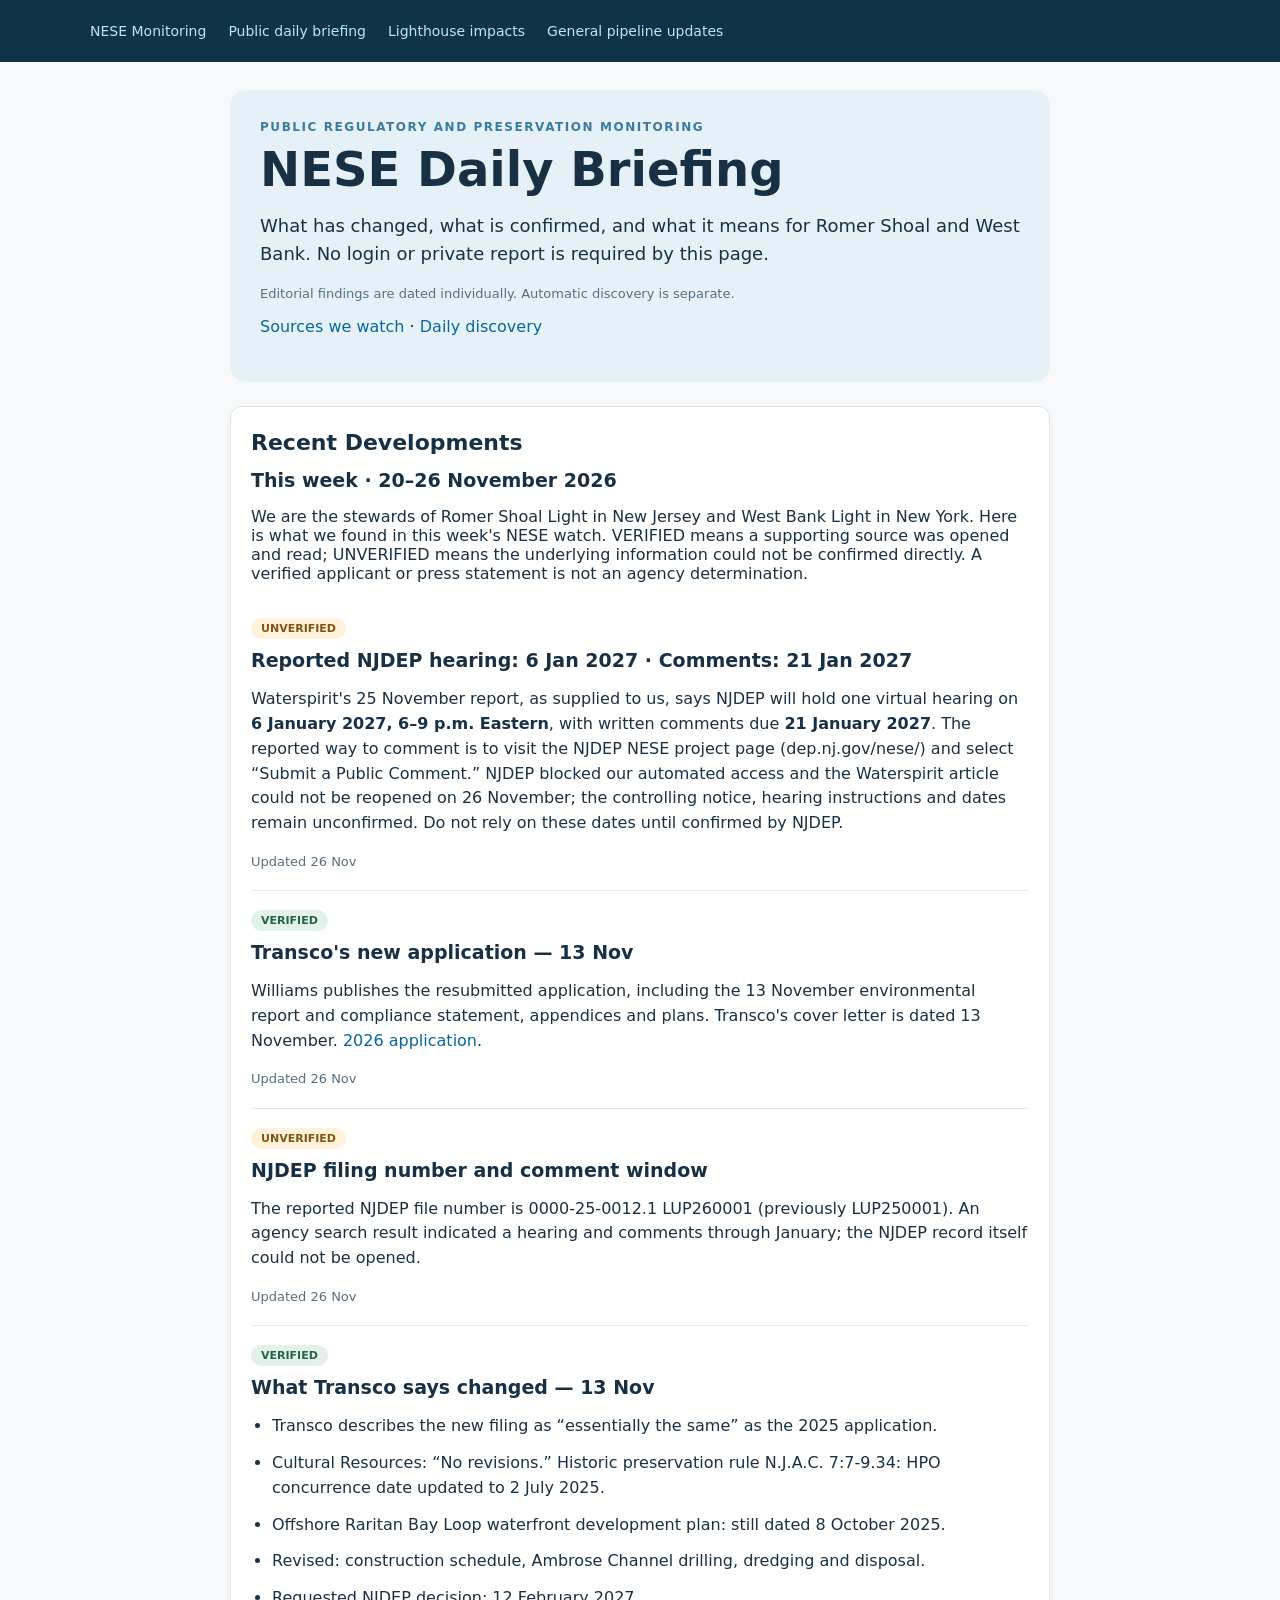
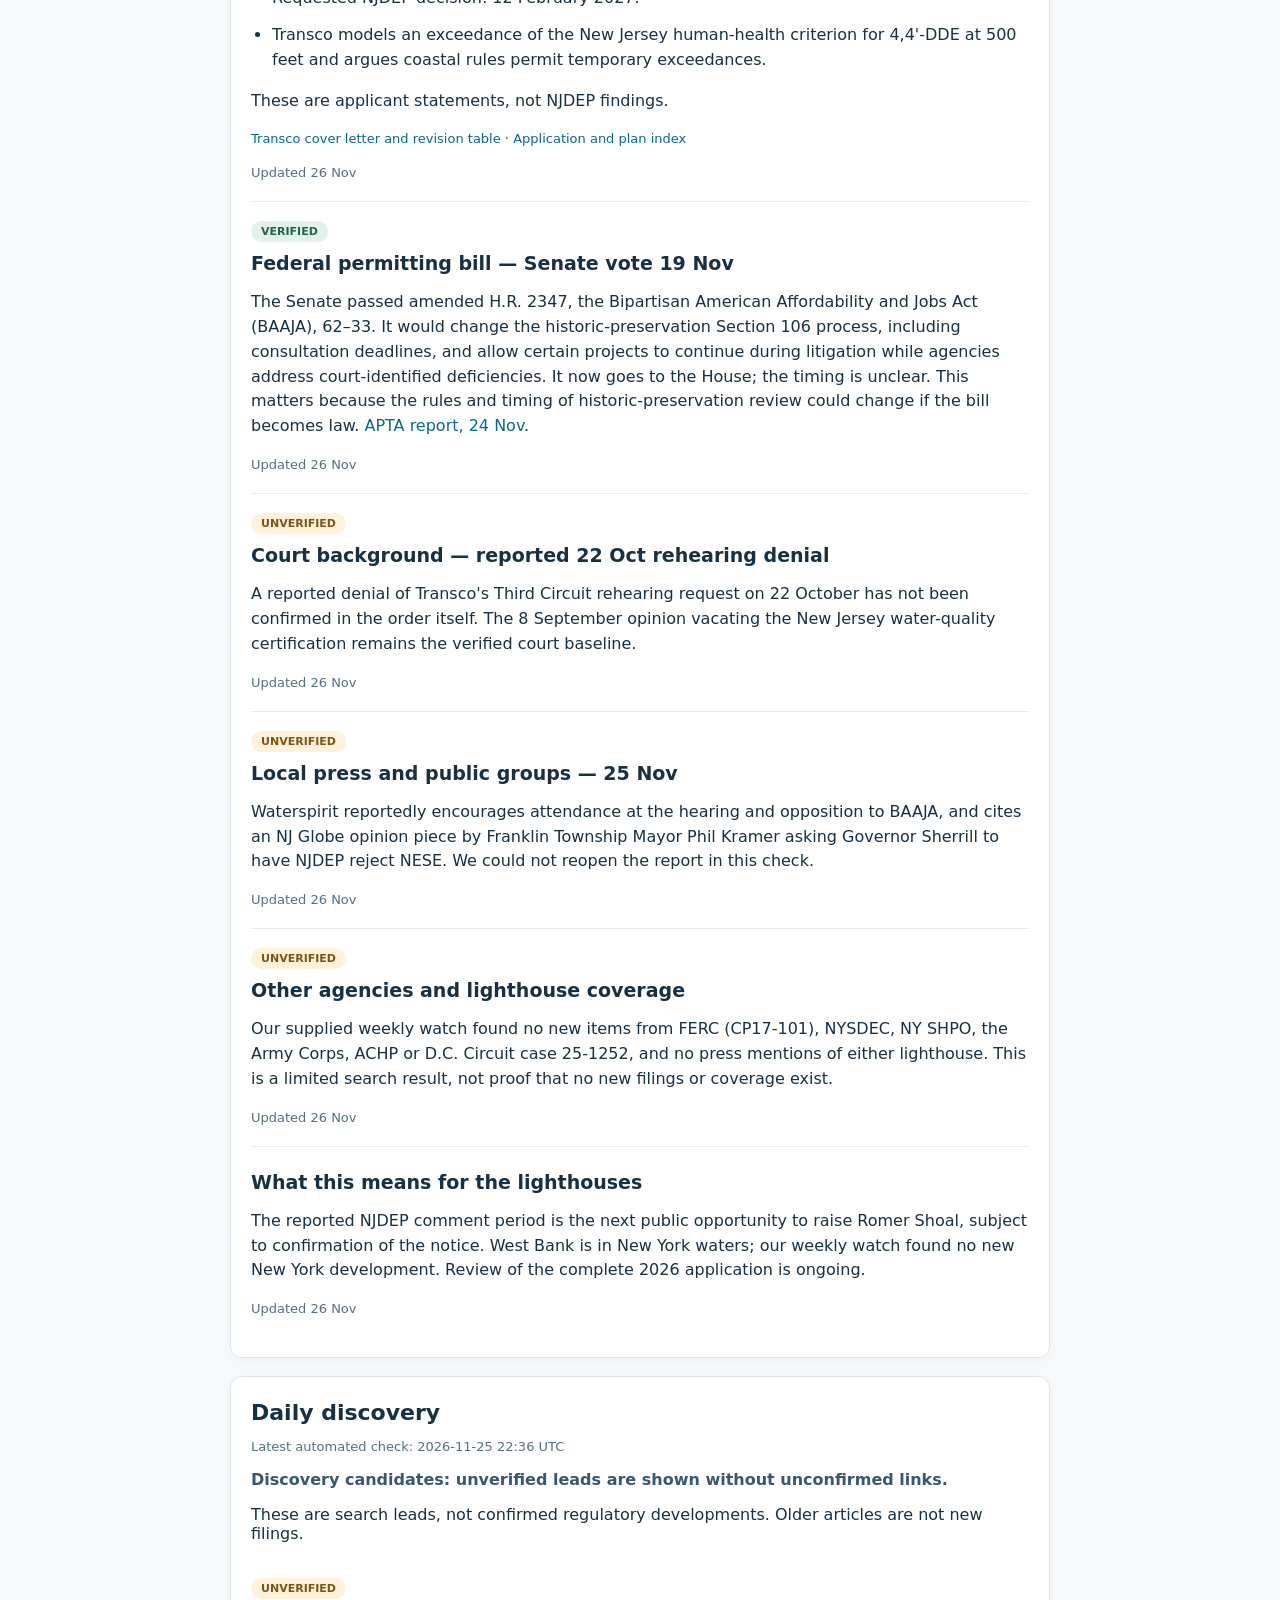
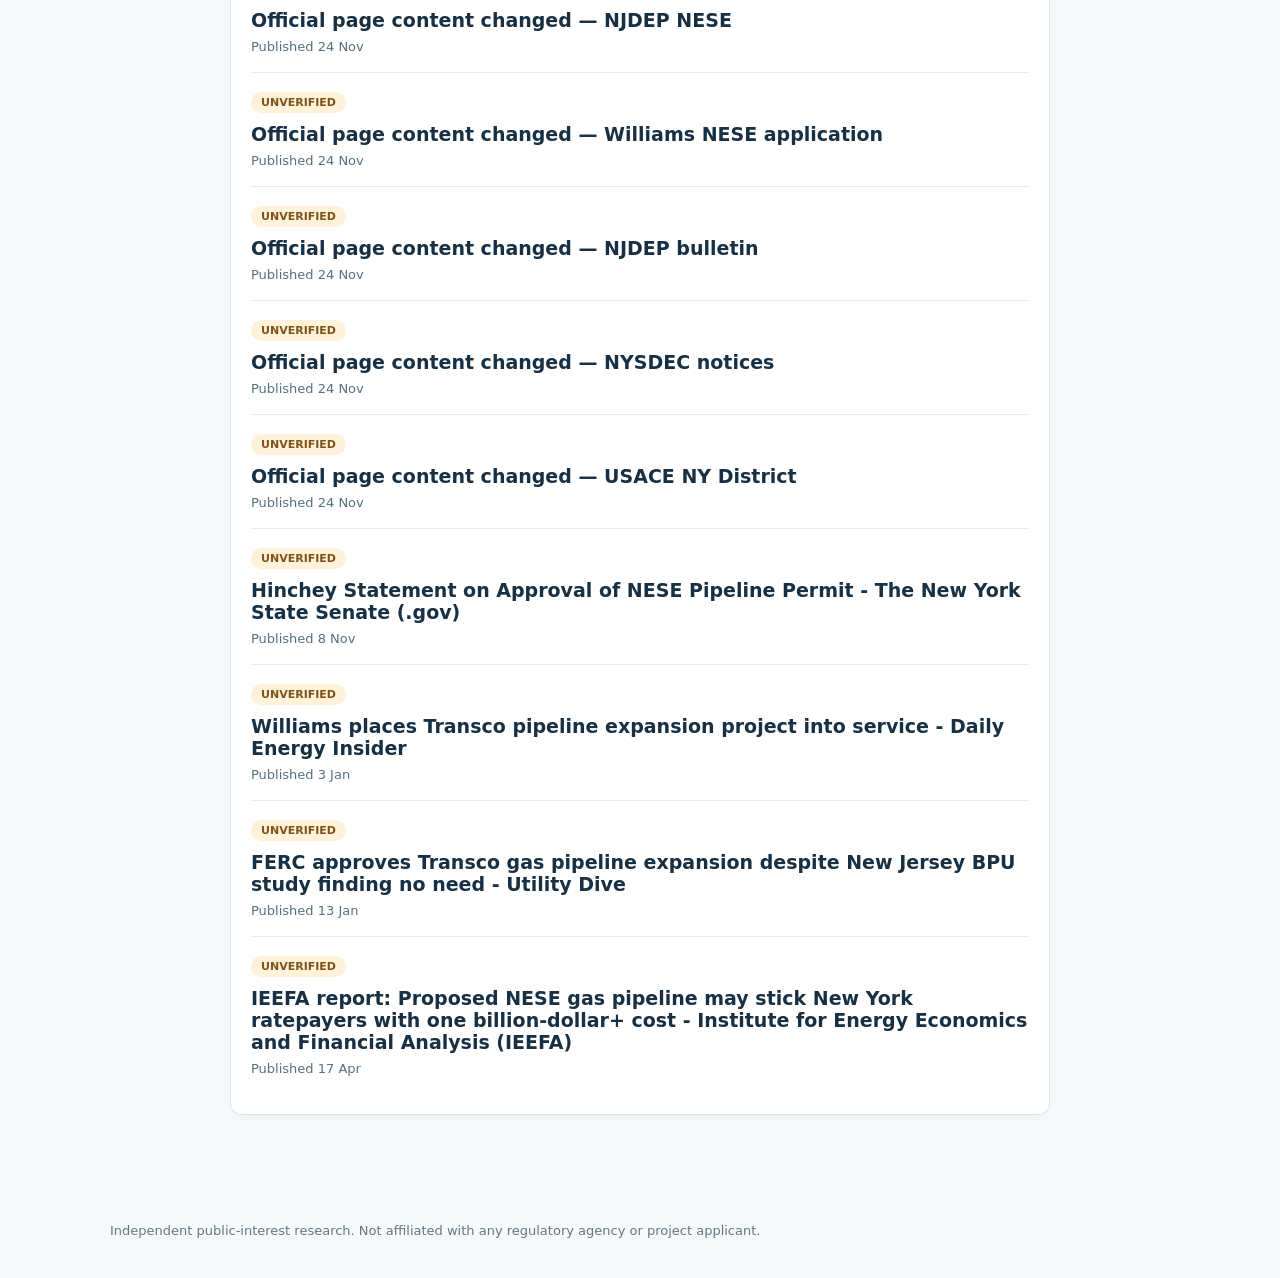
==== briefing/index.html @ d1729598 "Create readable public NESE daily briefing page" ====
<!doctype html><html lang="en"><head><meta charset="utf-8"><meta name="viewport" content="width=device-width,initial-scale=1"><meta name="description" content="Public NESE briefing from the stewards of Romer Shoal and West Bank lighthouses."><title>Public NESE Daily Briefing</title><link rel="stylesheet" href="../assets/style.css"><style>.entry p,.entry li{line-height:1.55}.entry{padding:18px 0}.entry .date{margin:8px 0 0}.briefing-wrap{max-width:860px;margin:auto}.briefing-wrap .hero h1{font-size:clamp(30px,5vw,48px)}.briefing-wrap .tag{display:inline-block;margin-bottom:4px}.briefing-wrap h3{font-size:19px}.briefing-wrap .source{line-height:1.6}</style></head><body><header><nav><a href="../">NESE Monitoring</a><a href="./" aria-current="page">Public daily briefing</a><a href="../lighthouse/">Lighthouse impacts</a><a href="../pipeline/">General pipeline updates</a></nav></header><main class="briefing-wrap"><section class="hero"><div class="eyebrow">Public regulatory and preservation monitoring</div><h1>NESE Daily Briefing</h1><p class="lead">What has changed, what is confirmed, and what it means for Romer Shoal and West Bank. No login or private report is required by this page.</p><p class="date">Editorial findings are dated individually. Automatic discovery is separate.</p><p><a href="../#sources-we-watch">Sources we watch</a> · <a href="#daily-discovery">Daily discovery</a></p></section><div id="editorial-briefing"><section class="card" id="recent-developments"><h2>Recent Developments</h2><h3>This week · 20–26 November 2026</h3><p>We are the stewards of Romer Shoal Light in New Jersey and West Bank Light in New York. Here is what we found in this week's NESE watch. VERIFIED means a supporting source was opened and read; UNVERIFIED means the underlying information could not be confirmed directly. A verified applicant or press statement is not an agency determination.</p><article class="entry"><span class="tag unverified">UNVERIFIED</span><h3>Reported NJDEP hearing: 6 Jan 2027 · Comments: 21 Jan 2027</h3><p>Waterspirit's 25 November report, as supplied to us, says NJDEP will hold one virtual hearing on <strong>6 January 2027, 6–9 p.m. Eastern</strong>, with written comments due <strong>21 January 2027</strong>. The reported way to comment is to visit the NJDEP NESE project page (dep.nj.gov/nese/) and select “Submit a Public Comment.” NJDEP blocked our automated access and the Waterspirit article could not be reopened on 26 November; the controlling notice, hearing instructions and dates remain unconfirmed. Do not rely on these dates until confirmed by NJDEP.</p><p class="date">Updated 26 Nov</p></article><article class="entry"><span class="tag verified">VERIFIED</span><h3>Transco's new application — 13 Nov</h3><p>Williams publishes the resubmitted application, including the 13 November environmental report and compliance statement, appendices and plans. Transco's cover letter is dated 13 November. <a href="https://www.williams.com/nese-njdep-application/" target="_blank" rel="noopener">2026 application</a>.</p><p class="date">Updated 26 Nov</p></article><article class="entry"><span class="tag unverified">UNVERIFIED</span><h3>NJDEP filing number and comment window</h3><p>The reported NJDEP file number is 0000-25-0012.1 LUP260001 (previously LUP250001). An agency search result indicated a hearing and comments through January; the NJDEP record itself could not be opened.</p><p class="date">Updated 26 Nov</p></article><article class="entry"><span class="tag verified">VERIFIED</span><h3>What Transco says changed — 13 Nov</h3><ul class="bullets"><li>Transco describes the new filing as “essentially the same” as the 2025 application.</li><li>Cultural Resources: “No revisions.” Historic preservation rule N.J.A.C. 7:7-9.34: HPO concurrence date updated to 2 July 2025.</li><li>Offshore Raritan Bay Loop waterfront development plan: still dated 8 October 2025.</li><li>Revised: construction schedule, Ambrose Channel drilling, dredging and disposal.</li><li>Requested NJDEP decision: 12 February 2027.</li><li>Transco models an exceedance of the New Jersey human-health criterion for 4,4'-DDE at 500 feet and argues coastal rules permit temporary exceedances.</li></ul><p>These are applicant statements, not NJDEP findings.</p><p class="source"><a href="https://www.williams.com/wp-content/uploads/sites/14/2026/11/NESE-2-NJDEP_Transmittal-letter-Summary_11.12.2026.pdf" target="_blank" rel="noopener">Transco cover letter and revision table</a> · <a href="https://www.williams.com/nese-njdep-application/" target="_blank" rel="noopener">Application and plan index</a></p><p class="date">Updated 26 Nov</p></article><article class="entry"><span class="tag verified">VERIFIED</span><h3>Federal permitting bill — Senate vote 19 Nov</h3><p>The Senate passed amended H.R. 2347, the Bipartisan American Affordability and Jobs Act (BAAJA), 62–33. It would change the historic-preservation Section 106 process, including consultation deadlines, and allow certain projects to continue during litigation while agencies address court-identified deficiencies. It now goes to the House; the timing is unclear. This matters because the rules and timing of historic-preservation review could change if the bill becomes law. <a href="https://aptapassengertransport.com/senate-passes-bipartisan-permitting-reform-bill-to-accelerate-federal-environmental-review/" target="_blank" rel="noopener">APTA report, 24 Nov</a>.</p><p class="date">Updated 26 Nov</p></article><article class="entry"><span class="tag unverified">UNVERIFIED</span><h3>Court background — reported 22 Oct rehearing denial</h3><p>A reported denial of Transco's Third Circuit rehearing request on 22 October has not been confirmed in the order itself. The 8 September opinion vacating the New Jersey water-quality certification remains the verified court baseline.</p><p class="date">Updated 26 Nov</p></article><article class="entry"><span class="tag unverified">UNVERIFIED</span><h3>Local press and public groups — 25 Nov</h3><p>Waterspirit reportedly encourages attendance at the hearing and opposition to BAAJA, and cites an NJ Globe opinion piece by Franklin Township Mayor Phil Kramer asking Governor Sherrill to have NJDEP reject NESE. We could not reopen the report in this check.</p><p class="date">Updated 26 Nov</p></article><article class="entry"><span class="tag unverified">UNVERIFIED</span><h3>Other agencies and lighthouse coverage</h3><p>Our supplied weekly watch found no new items from FERC (CP17-101), NYSDEC, NY SHPO, the Army Corps, ACHP or D.C. Circuit case 25-1252, and no press mentions of either lighthouse. This is a limited search result, not proof that no new filings or coverage exist.</p><p class="date">Updated 26 Nov</p></article><article class="entry"><h3>What this means for the lighthouses</h3><p>The reported NJDEP comment period is the next public opportunity to raise Romer Shoal, subject to confirmation of the notice. West Bank is in New York waters; our weekly watch found no new New York development. Review of the complete 2026 application is ongoing.</p><p class="date">Updated 26 Nov</p></article></section></div><section class="card" id="daily-discovery"><h2>Daily discovery</h2><p class="date">Latest automated check: <span id="refresh-date">not yet available</span></p><p id="discovery-status" class="status">Loading discovery results…</p><p>These are search leads, not confirmed regulatory developments. Older articles are not new filings.</p><div id="discovery-feed"></div></section></main><footer>Independent public-interest research. Not affiliated with any regulatory agency or project applicant.</footer><script src="../assets/site.js"></script></body></html>
---- assets/style.css ----
:root{font-family:Inter,system-ui,-apple-system,sans-serif;background:#f6f8fa;color:#183044;font-synthesis:none}*{box-sizing:border-box}body{margin:0}a{color:#07669d;text-decoration:none}a:hover{text-decoration:underline}header{background:#103349;color:white;padding:23px max(24px,calc((100vw - 1100px)/2))}header a{color:#b8e5ff}nav{display:flex;gap:22px;flex-wrap:wrap;font-size:14px}main{max-width:1100px;margin:auto;padding:28px 20px 90px}.eyebrow{text-transform:uppercase;letter-spacing:.13em;font-size:12px;font-weight:700;color:#3b7b9c}.hero{background:#e6f1f7;border-radius:16px;padding:30px;margin-bottom:24px}.hero h1{font-size:clamp(32px,5vw,54px);line-height:1.05;margin:10px 0}.lead{font-size:18px;line-height:1.55;max-width:850px}.grid{display:grid;grid-template-columns:2fr 1fr;gap:24px}.card{background:white;border:1px solid #dce5ea;border-radius:12px;padding:20px;margin-bottom:18px;box-shadow:0 2px 8px #10334908}h2{font-size:22px;margin:3px 0 14px}h3{margin:14px 0 8px;font-size:16px}.bullets{padding-left:21px}.bullets li{margin:12px 0;line-height:1.5}.tag{font-size:11px;border-radius:20px;padding:4px 10px;font-weight:700;text-transform:uppercase;white-space:nowrap}.verified{background:#e2f2e9;color:#266345}.unverified{background:#fff2da;color:#805317}.date{color:#537083;font-size:13px}.source{font-size:13px;margin-top:6px;word-break:break-word}.entry{border-top:1px solid #e3e9ef;padding:14px 0}.entry:first-of-type{border-top:0}.entry h3{margin:6px 0}.status{font-weight:600;color:#375870}.muted{color:#60798b}.two{display:grid;grid-template-columns:1fr 1fr;gap:20px}footer{max-width:1100px;margin:0 auto 40px;padding:0 20px;color:#617786;font-size:13px}@media(max-width:750px){.grid,.two{grid-template-columns:1fr}header{padding:20px}.hero{padding:22px}}
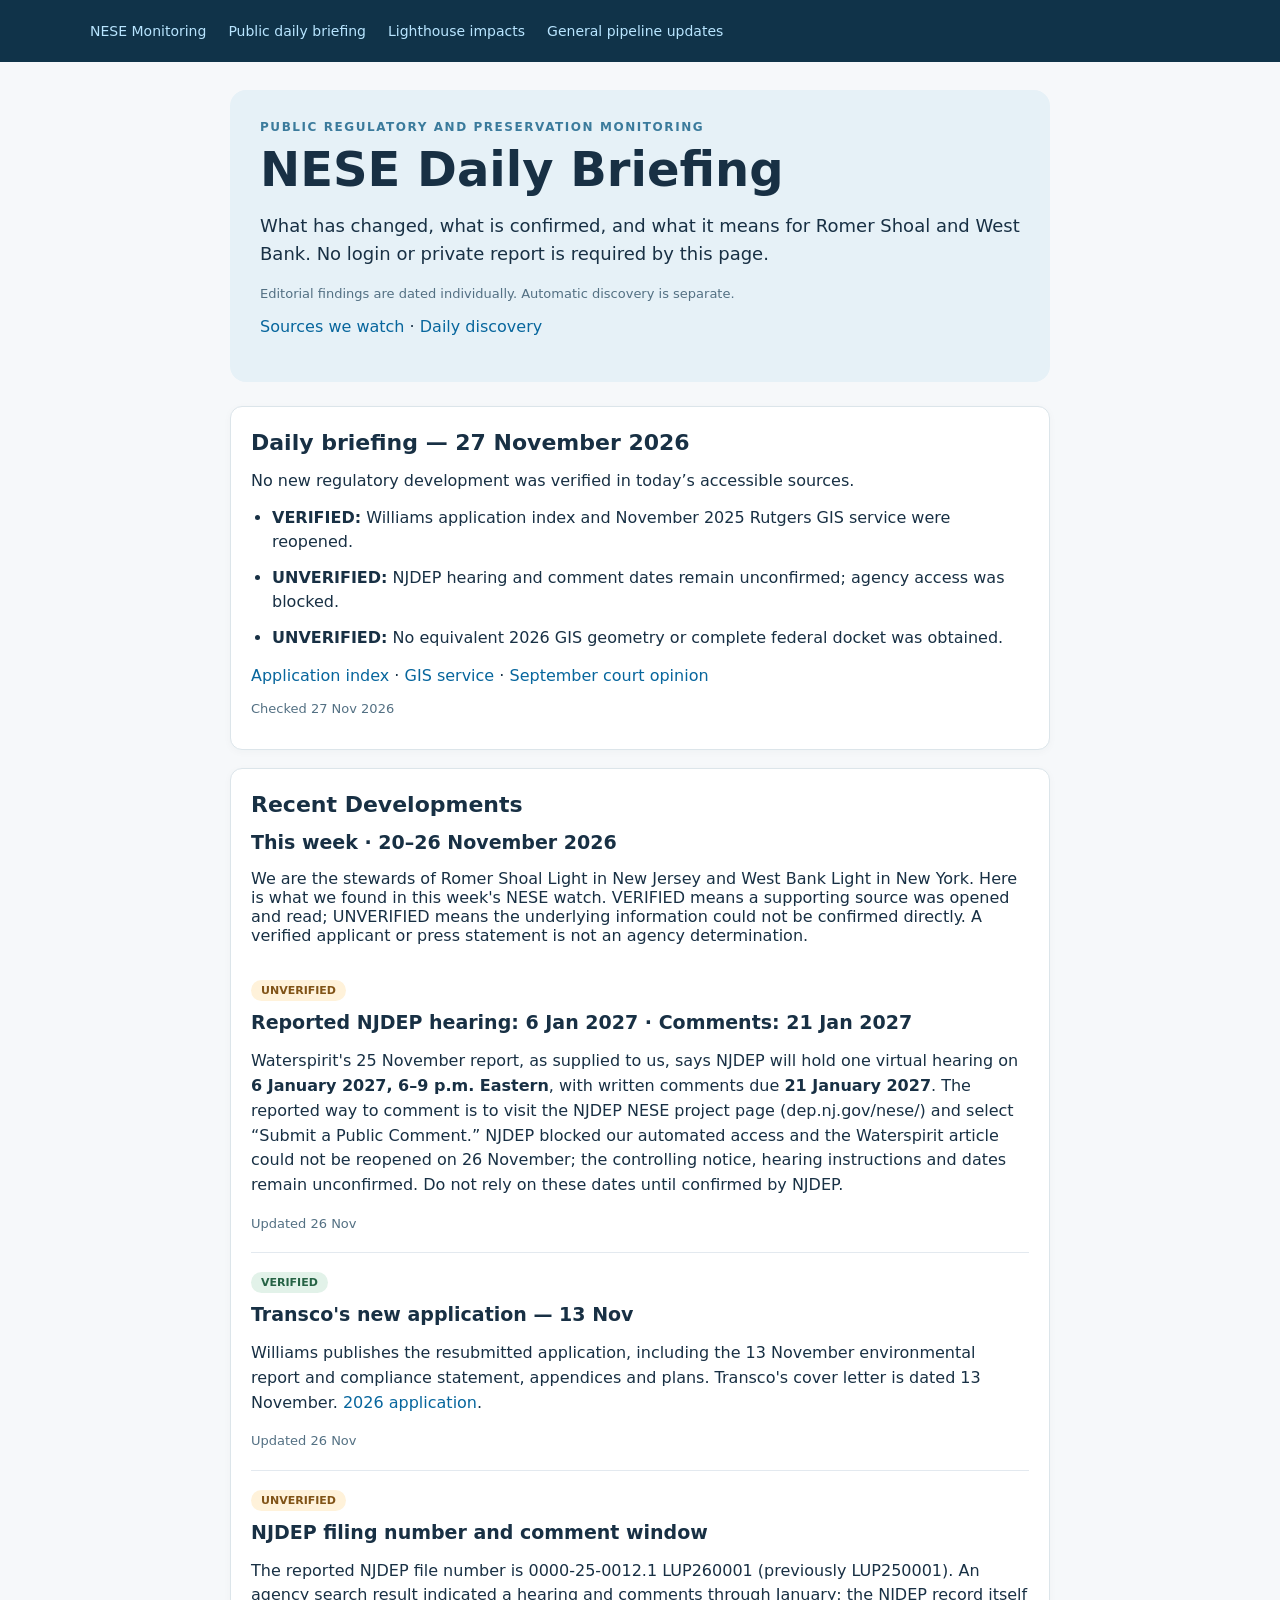
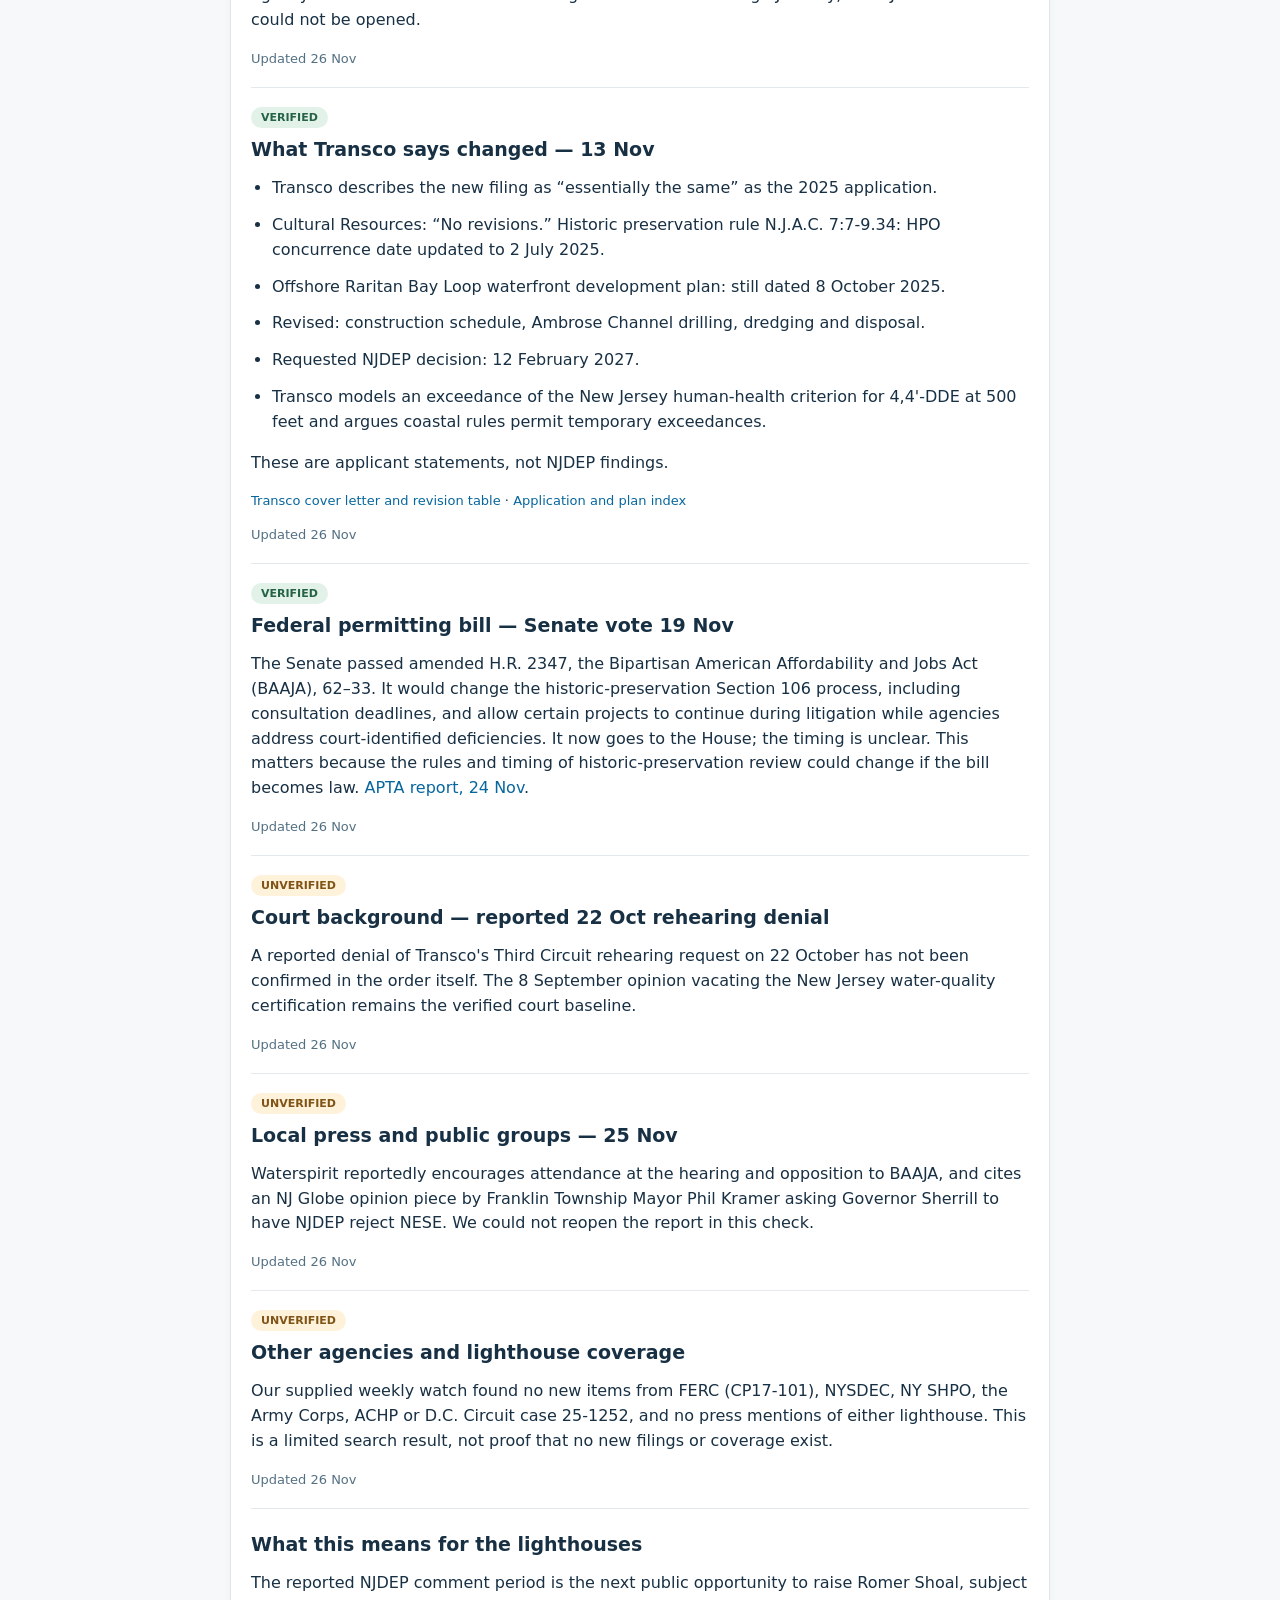
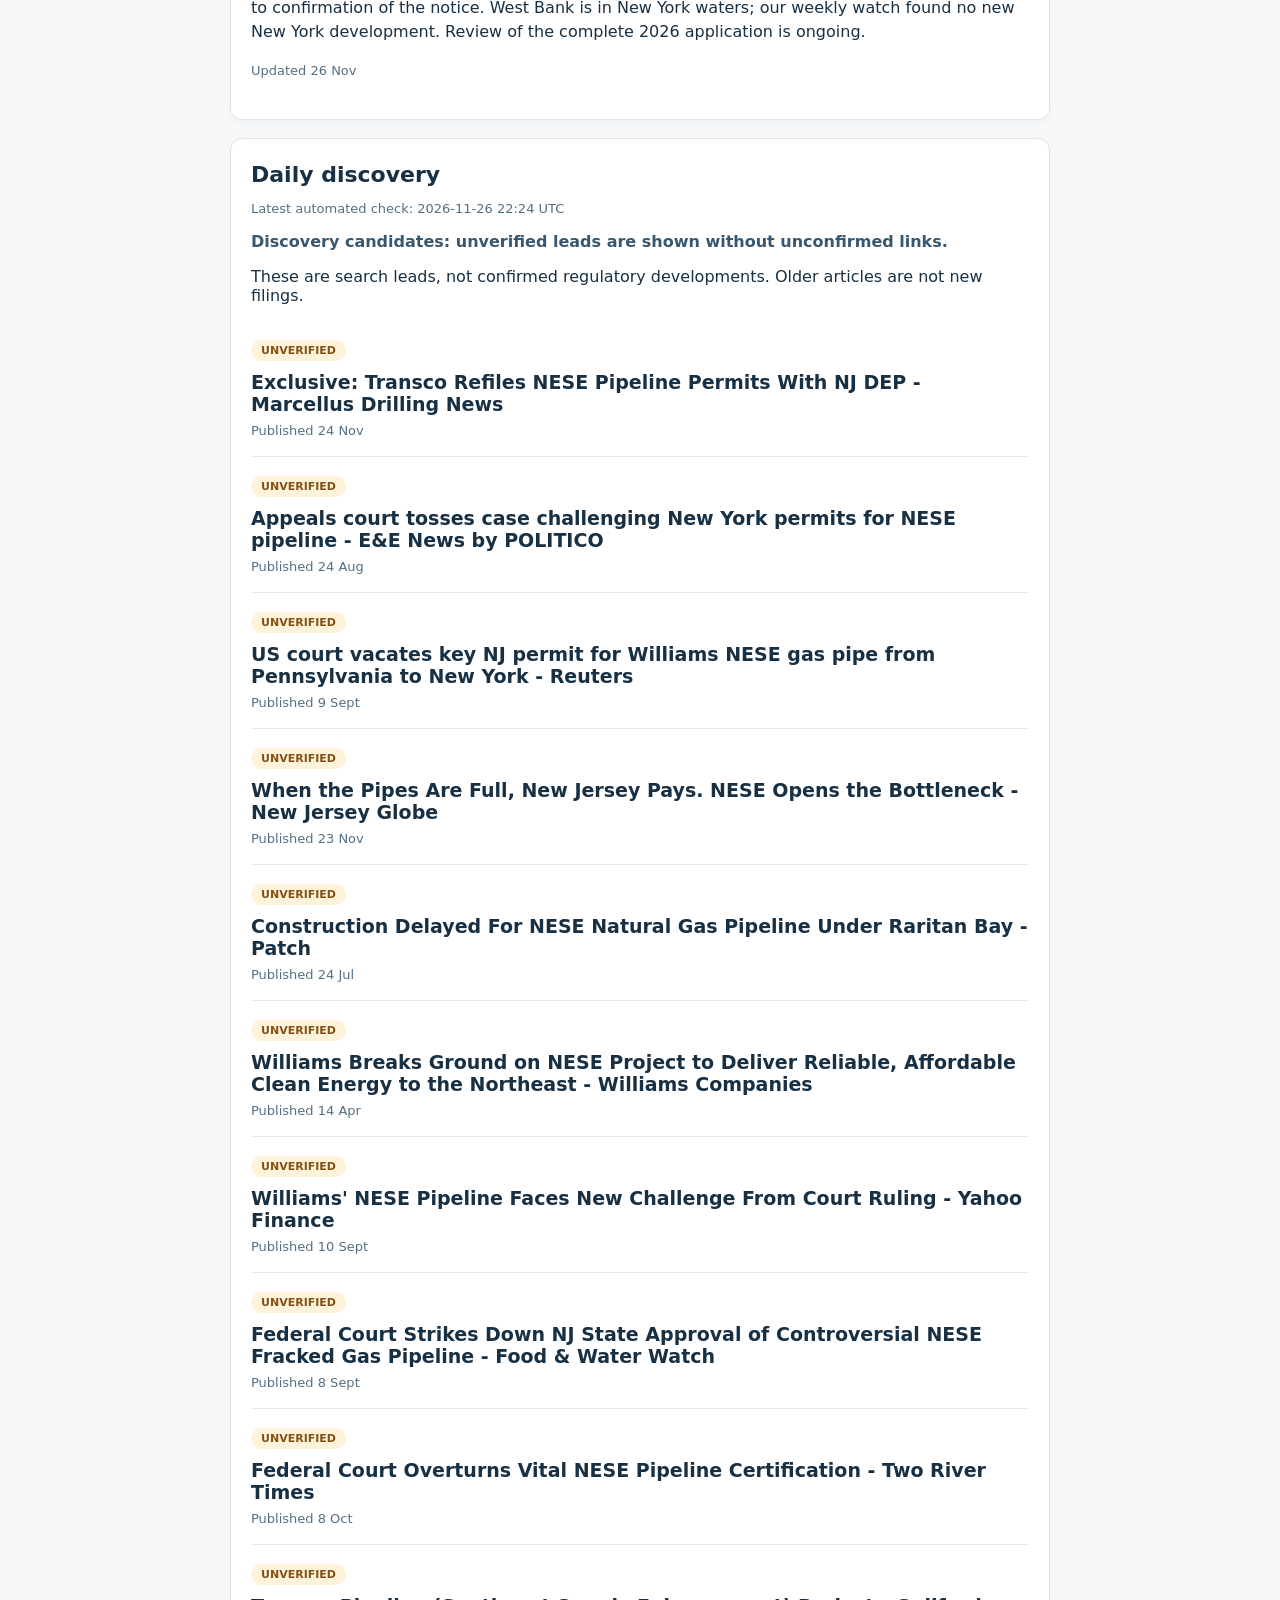
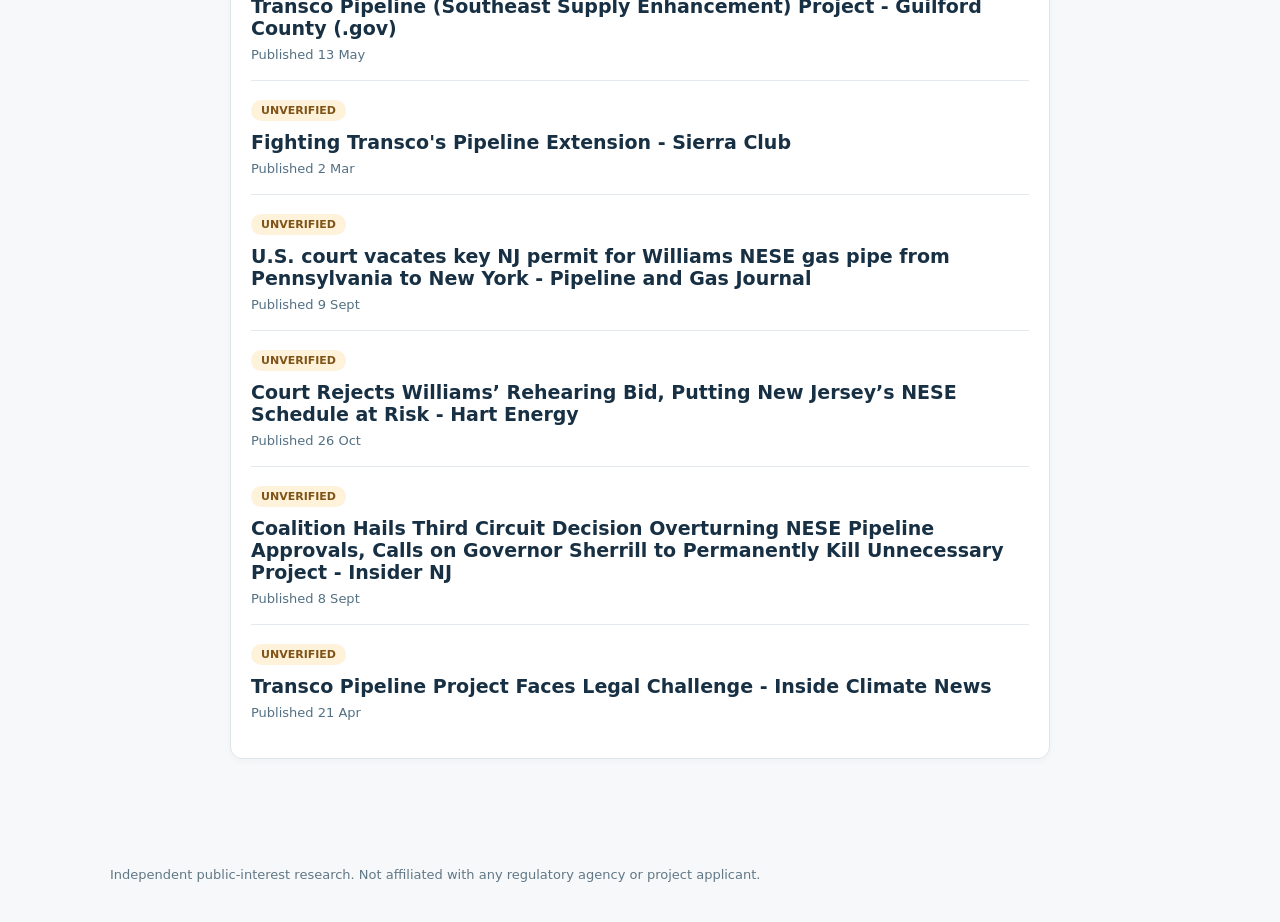
==== commit 9d660a44: "Record reviewed NESE sources and daily briefing for 27 Nov 2026" ====
--- a/briefing/index.html
+++ b/briefing/index.html
@@ -1 +1 @@
-<!doctype html><html lang="en"><head><meta charset="utf-8"><meta name="viewport" content="width=device-width,initial-scale=1"><meta name="description" content="Public NESE briefing from the stewards of Romer Shoal and West Bank lighthouses."><title>Public NESE Daily Briefing</title><link rel="stylesheet" href="../assets/style.css"><style>.entry p,.entry li{line-height:1.55}.entry{padding:18px 0}.entry .date{margin:8px 0 0}.briefing-wrap{max-width:860px;margin:auto}.briefing-wrap .hero h1{font-size:clamp(30px,5vw,48px)}.briefing-wrap .tag{display:inline-block;margin-bottom:4px}.briefing-wrap h3{font-size:19px}.briefing-wrap .source{line-height:1.6}</style></head><body><header><nav><a href="../">NESE Monitoring</a><a href="./" aria-current="page">Public daily briefing</a><a href="../lighthouse/">Lighthouse impacts</a><a href="../pipeline/">General pipeline updates</a></nav></header><main class="briefing-wrap"><section class="hero"><div class="eyebrow">Public regulatory and preservation monitoring</div><h1>NESE Daily Briefing</h1><p class="lead">What has changed, what is confirmed, and what it means for Romer Shoal and West Bank. No login or private report is required by this page.</p><p class="date">Editorial findings are dated individually. Automatic discovery is separate.</p><p><a href="../#sources-we-watch">Sources we watch</a> · <a href="#daily-discovery">Daily discovery</a></p></section><div id="editorial-briefing"><section class="card" id="recent-developments"><h2>Recent Developments</h2><h3>This week · 20–26 November 2026</h3><p>We are the stewards of Romer Shoal Light in New Jersey and West Bank Light in New York. Here is what we found in this week's NESE watch. VERIFIED means a supporting source was opened and read; UNVERIFIED means the underlying information could not be confirmed directly. A verified applicant or press statement is not an agency determination.</p><article class="entry"><span class="tag unverified">UNVERIFIED</span><h3>Reported NJDEP hearing: 6 Jan 2027 · Comments: 21 Jan 2027</h3><p>Waterspirit's 25 November report, as supplied to us, says NJDEP will hold one virtual hearing on <strong>6 January 2027, 6–9 p.m. Eastern</strong>, with written comments due <strong>21 January 2027</strong>. The reported way to comment is to visit the NJDEP NESE project page (dep.nj.gov/nese/) and select “Submit a Public Comment.” NJDEP blocked our automated access and the Waterspirit article could not be reopened on 26 November; the controlling notice, hearing instructions and dates remain unconfirmed. Do not rely on these dates until confirmed by NJDEP.</p><p class="date">Updated 26 Nov</p></article><article class="entry"><span class="tag verified">VERIFIED</span><h3>Transco's new application — 13 Nov</h3><p>Williams publishes the resubmitted application, including the 13 November environmental report and compliance statement, appendices and plans. Transco's cover letter is dated 13 November. <a href="https://www.williams.com/nese-njdep-application/" target="_blank" rel="noopener">2026 application</a>.</p><p class="date">Updated 26 Nov</p></article><article class="entry"><span class="tag unverified">UNVERIFIED</span><h3>NJDEP filing number and comment window</h3><p>The reported NJDEP file number is 0000-25-0012.1 LUP260001 (previously LUP250001). An agency search result indicated a hearing and comments through January; the NJDEP record itself could not be opened.</p><p class="date">Updated 26 Nov</p></article><article class="entry"><span class="tag verified">VERIFIED</span><h3>What Transco says changed — 13 Nov</h3><ul class="bullets"><li>Transco describes the new filing as “essentially the same” as the 2025 application.</li><li>Cultural Resources: “No revisions.” Historic preservation rule N.J.A.C. 7:7-9.34: HPO concurrence date updated to 2 July 2025.</li><li>Offshore Raritan Bay Loop waterfront development plan: still dated 8 October 2025.</li><li>Revised: construction schedule, Ambrose Channel drilling, dredging and disposal.</li><li>Requested NJDEP decision: 12 February 2027.</li><li>Transco models an exceedance of the New Jersey human-health criterion for 4,4'-DDE at 500 feet and argues coastal rules permit temporary exceedances.</li></ul><p>These are applicant statements, not NJDEP findings.</p><p class="source"><a href="https://www.williams.com/wp-content/uploads/sites/14/2026/11/NESE-2-NJDEP_Transmittal-letter-Summary_11.12.2026.pdf" target="_blank" rel="noopener">Transco cover letter and revision table</a> · <a href="https://www.williams.com/nese-njdep-application/" target="_blank" rel="noopener">Application and plan index</a></p><p class="date">Updated 26 Nov</p></article><article class="entry"><span class="tag verified">VERIFIED</span><h3>Federal permitting bill — Senate vote 19 Nov</h3><p>The Senate passed amended H.R. 2347, the Bipartisan American Affordability and Jobs Act (BAAJA), 62–33. It would change the historic-preservation Section 106 process, including consultation deadlines, and allow certain projects to continue during litigation while agencies address court-identified deficiencies. It now goes to the House; the timing is unclear. This matters because the rules and timing of historic-preservation review could change if the bill becomes law. <a href="https://aptapassengertransport.com/senate-passes-bipartisan-permitting-reform-bill-to-accelerate-federal-environmental-review/" target="_blank" rel="noopener">APTA report, 24 Nov</a>.</p><p class="date">Updated 26 Nov</p></article><article class="entry"><span class="tag unverified">UNVERIFIED</span><h3>Court background — reported 22 Oct rehearing denial</h3><p>A reported denial of Transco's Third Circuit rehearing request on 22 October has not been confirmed in the order itself. The 8 September opinion vacating the New Jersey water-quality certification remains the verified court baseline.</p><p class="date">Updated 26 Nov</p></article><article class="entry"><span class="tag unverified">UNVERIFIED</span><h3>Local press and public groups — 25 Nov</h3><p>Waterspirit reportedly encourages attendance at the hearing and opposition to BAAJA, and cites an NJ Globe opinion piece by Franklin Township Mayor Phil Kramer asking Governor Sherrill to have NJDEP reject NESE. We could not reopen the report in this check.</p><p class="date">Updated 26 Nov</p></article><article class="entry"><span class="tag unverified">UNVERIFIED</span><h3>Other agencies and lighthouse coverage</h3><p>Our supplied weekly watch found no new items from FERC (CP17-101), NYSDEC, NY SHPO, the Army Corps, ACHP or D.C. Circuit case 25-1252, and no press mentions of either lighthouse. This is a limited search result, not proof that no new filings or coverage exist.</p><p class="date">Updated 26 Nov</p></article><article class="entry"><h3>What this means for the lighthouses</h3><p>The reported NJDEP comment period is the next public opportunity to raise Romer Shoal, subject to confirmation of the notice. West Bank is in New York waters; our weekly watch found no new New York development. Review of the complete 2026 application is ongoing.</p><p class="date">Updated 26 Nov</p></article></section></div><section class="card" id="daily-discovery"><h2>Daily discovery</h2><p class="date">Latest automated check: <span id="refresh-date">not yet available</span></p><p id="discovery-status" class="status">Loading discovery results…</p><p>These are search leads, not confirmed regulatory developments. Older articles are not new filings.</p><div id="discovery-feed"></div></section></main><footer>Independent public-interest research. Not affiliated with any regulatory agency or project applicant.</footer><script src="../assets/site.js"></script></body></html>+<!doctype html><html lang="en"><head><meta charset="utf-8"><meta name="viewport" content="width=device-width,initial-scale=1"><meta name="description" content="Public NESE briefing from the stewards of Romer Shoal and West Bank lighthouses."><title>Public NESE Daily Briefing</title><link rel="stylesheet" href="../assets/style.css"><style>.entry p,.entry li{line-height:1.55}.entry{padding:18px 0}.entry .date{margin:8px 0 0}.briefing-wrap{max-width:860px;margin:auto}.briefing-wrap .hero h1{font-size:clamp(30px,5vw,48px)}.briefing-wrap .tag{display:inline-block;margin-bottom:4px}.briefing-wrap h3{font-size:19px}.briefing-wrap .source{line-height:1.6}</style></head><body><header><nav><a href="../">NESE Monitoring</a><a href="./" aria-current="page">Public daily briefing</a><a href="../lighthouse/">Lighthouse impacts</a><a href="../pipeline/">General pipeline updates</a></nav></header><main class="briefing-wrap"><section class="hero"><div class="eyebrow">Public regulatory and preservation monitoring</div><h1>NESE Daily Briefing</h1><p class="lead">What has changed, what is confirmed, and what it means for Romer Shoal and West Bank. No login or private report is required by this page.</p><p class="date">Editorial findings are dated individually. Automatic discovery is separate.</p><p><a href="../#sources-we-watch">Sources we watch</a> · <a href="#daily-discovery">Daily discovery</a></p></section><section class="card" id="daily-editorial-2026-11-27"><h2>Daily briefing — 27 November 2026</h2><p>No new regulatory development was verified in today’s accessible sources.</p><ul class="bullets"><li><strong>VERIFIED:</strong> Williams application index and November 2025 Rutgers GIS service were reopened.</li><li><strong>UNVERIFIED:</strong> NJDEP hearing and comment dates remain unconfirmed; agency access was blocked.</li><li><strong>UNVERIFIED:</strong> No equivalent 2026 GIS geometry or complete federal docket was obtained.</li></ul><p><a href="https://www.williams.com/nese-njdep-application/">Application index</a> · <a href="https://oceandata.rad.rutgers.edu/arcgis/rest/services/Maritime/NJDEP_NJ_NESEProject_11_2025/MapServer">GIS service</a> · <a href="https://www2.ca3.uscourts.gov/opinarch/261252p.pdf">September court opinion</a></p><p class="date">Checked 27 Nov 2026</p></section><div id="editorial-briefing"><section class="card" id="recent-developments"><h2>Recent Developments</h2><h3>This week · 20–26 November 2026</h3><p>We are the stewards of Romer Shoal Light in New Jersey and West Bank Light in New York. Here is what we found in this week's NESE watch. VERIFIED means a supporting source was opened and read; UNVERIFIED means the underlying information could not be confirmed directly. A verified applicant or press statement is not an agency determination.</p><article class="entry"><span class="tag unverified">UNVERIFIED</span><h3>Reported NJDEP hearing: 6 Jan 2027 · Comments: 21 Jan 2027</h3><p>Waterspirit's 25 November report, as supplied to us, says NJDEP will hold one virtual hearing on <strong>6 January 2027, 6–9 p.m. Eastern</strong>, with written comments due <strong>21 January 2027</strong>. The reported way to comment is to visit the NJDEP NESE project page (dep.nj.gov/nese/) and select “Submit a Public Comment.” NJDEP blocked our automated access and the Waterspirit article could not be reopened on 26 November; the controlling notice, hearing instructions and dates remain unconfirmed. Do not rely on these dates until confirmed by NJDEP.</p><p class="date">Updated 26 Nov</p></article><article class="entry"><span class="tag verified">VERIFIED</span><h3>Transco's new application — 13 Nov</h3><p>Williams publishes the resubmitted application, including the 13 November environmental report and compliance statement, appendices and plans. Transco's cover letter is dated 13 November. <a href="https://www.williams.com/nese-njdep-application/" target="_blank" rel="noopener">2026 application</a>.</p><p class="date">Updated 26 Nov</p></article><article class="entry"><span class="tag unverified">UNVERIFIED</span><h3>NJDEP filing number and comment window</h3><p>The reported NJDEP file number is 0000-25-0012.1 LUP260001 (previously LUP250001). An agency search result indicated a hearing and comments through January; the NJDEP record itself could not be opened.</p><p class="date">Updated 26 Nov</p></article><article class="entry"><span class="tag verified">VERIFIED</span><h3>What Transco says changed — 13 Nov</h3><ul class="bullets"><li>Transco describes the new filing as “essentially the same” as the 2025 application.</li><li>Cultural Resources: “No revisions.” Historic preservation rule N.J.A.C. 7:7-9.34: HPO concurrence date updated to 2 July 2025.</li><li>Offshore Raritan Bay Loop waterfront development plan: still dated 8 October 2025.</li><li>Revised: construction schedule, Ambrose Channel drilling, dredging and disposal.</li><li>Requested NJDEP decision: 12 February 2027.</li><li>Transco models an exceedance of the New Jersey human-health criterion for 4,4'-DDE at 500 feet and argues coastal rules permit temporary exceedances.</li></ul><p>These are applicant statements, not NJDEP findings.</p><p class="source"><a href="https://www.williams.com/wp-content/uploads/sites/14/2026/11/NESE-2-NJDEP_Transmittal-letter-Summary_11.12.2026.pdf" target="_blank" rel="noopener">Transco cover letter and revision table</a> · <a href="https://www.williams.com/nese-njdep-application/" target="_blank" rel="noopener">Application and plan index</a></p><p class="date">Updated 26 Nov</p></article><article class="entry"><span class="tag verified">VERIFIED</span><h3>Federal permitting bill — Senate vote 19 Nov</h3><p>The Senate passed amended H.R. 2347, the Bipartisan American Affordability and Jobs Act (BAAJA), 62–33. It would change the historic-preservation Section 106 process, including consultation deadlines, and allow certain projects to continue during litigation while agencies address court-identified deficiencies. It now goes to the House; the timing is unclear. This matters because the rules and timing of historic-preservation review could change if the bill becomes law. <a href="https://aptapassengertransport.com/senate-passes-bipartisan-permitting-reform-bill-to-accelerate-federal-environmental-review/" target="_blank" rel="noopener">APTA report, 24 Nov</a>.</p><p class="date">Updated 26 Nov</p></article><article class="entry"><span class="tag unverified">UNVERIFIED</span><h3>Court background — reported 22 Oct rehearing denial</h3><p>A reported denial of Transco's Third Circuit rehearing request on 22 October has not been confirmed in the order itself. The 8 September opinion vacating the New Jersey water-quality certification remains the verified court baseline.</p><p class="date">Updated 26 Nov</p></article><article class="entry"><span class="tag unverified">UNVERIFIED</span><h3>Local press and public groups — 25 Nov</h3><p>Waterspirit reportedly encourages attendance at the hearing and opposition to BAAJA, and cites an NJ Globe opinion piece by Franklin Township Mayor Phil Kramer asking Governor Sherrill to have NJDEP reject NESE. We could not reopen the report in this check.</p><p class="date">Updated 26 Nov</p></article><article class="entry"><span class="tag unverified">UNVERIFIED</span><h3>Other agencies and lighthouse coverage</h3><p>Our supplied weekly watch found no new items from FERC (CP17-101), NYSDEC, NY SHPO, the Army Corps, ACHP or D.C. Circuit case 25-1252, and no press mentions of either lighthouse. This is a limited search result, not proof that no new filings or coverage exist.</p><p class="date">Updated 26 Nov</p></article><article class="entry"><h3>What this means for the lighthouses</h3><p>The reported NJDEP comment period is the next public opportunity to raise Romer Shoal, subject to confirmation of the notice. West Bank is in New York waters; our weekly watch found no new New York development. Review of the complete 2026 application is ongoing.</p><p class="date">Updated 26 Nov</p></article></section></div><section class="card" id="daily-discovery"><h2>Daily discovery</h2><p class="date">Latest automated check: <span id="refresh-date">not yet available</span></p><p id="discovery-status" class="status">Loading discovery results…</p><p>These are search leads, not confirmed regulatory developments. Older articles are not new filings.</p><div id="discovery-feed"></div></section></main><footer>Independent public-interest research. Not affiliated with any regulatory agency or project applicant.</footer><script src="../assets/site.js"></script></body></html>
